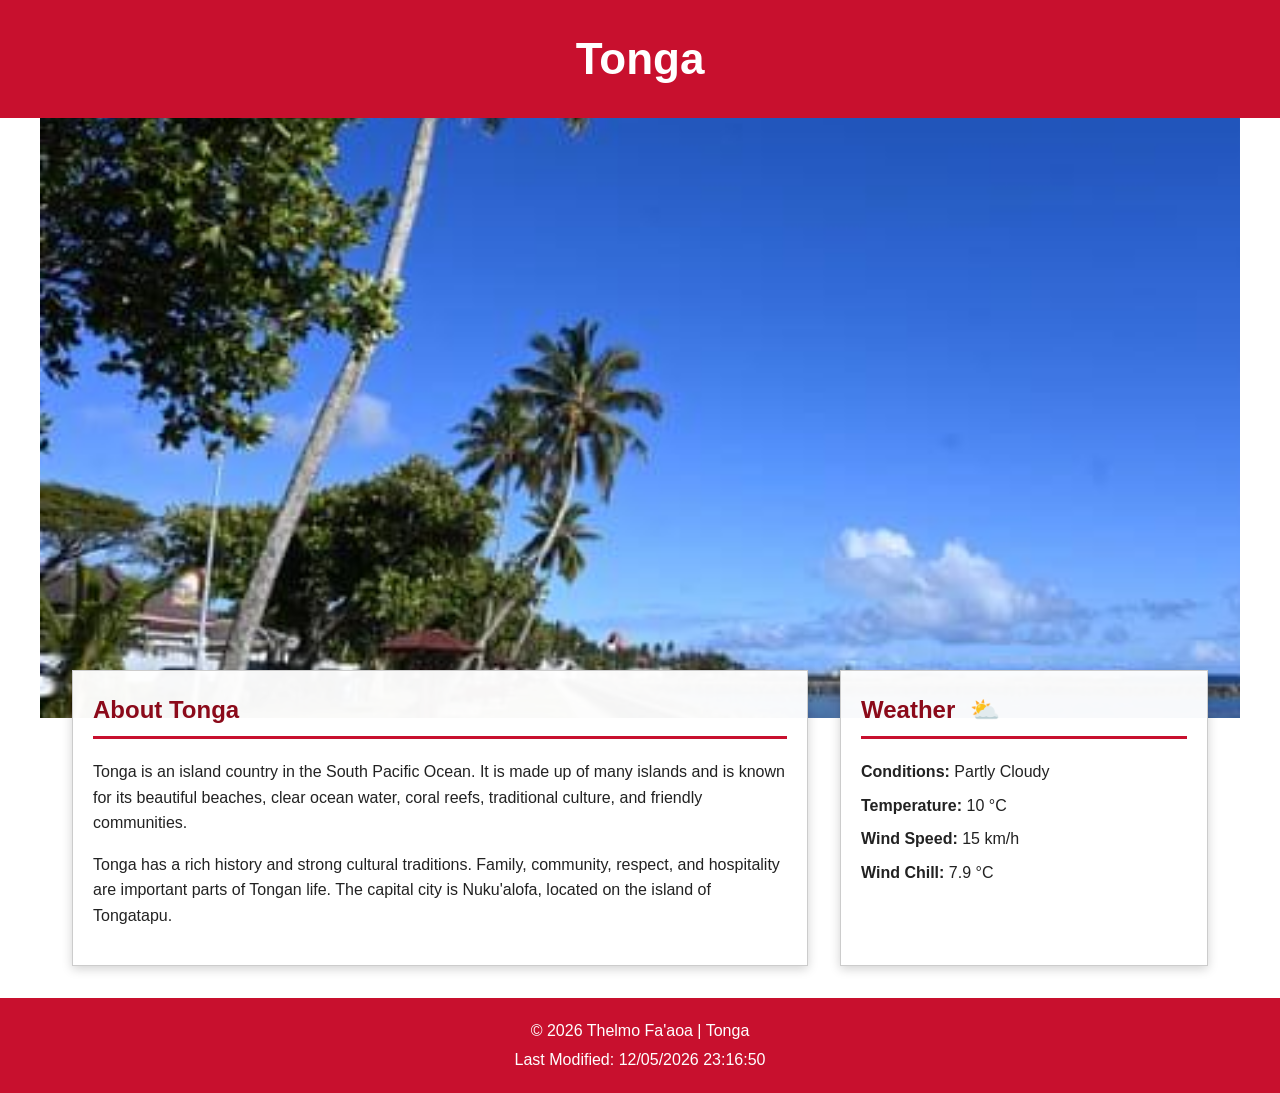
==== place.html @ 1e35b6f4 "Complete W03 Country Page" ====
<!DOCTYPE html>

<html lang="en">
<head>
    <meta charset="UTF-8">
    <meta name="viewport" content="width=device-width, initial-scale=1.0">
    <meta name="description" content="Learn about Tonga, a beautiful island country in the South Pacific, including its geography, culture, and weather.">
    <meta name="author" content="Thelmo Fa'aoa">
    <title>Tonga | WDD 131 Country Page</title>


<link rel="stylesheet" href="styles/place.css">
<script src="scripts/place.js" defer></script>


</head>

<body>
    <header>
        <h1>Tonga</h1>
    </header>


<main>
    <section class="hero">
        <picture>
            <source
                media="(min-width: 700px)"
                srcset="images/tonga-large.webp">
            <img
                src="images/tonga-small.webp"
                srcset="images/tonga-small.webp 700w, images/tonga-large.webp 1200w"
                sizes="(max-width: 699px) 100vw, 1200px"
                alt="Beautiful tropical coastline of Tonga"
                width="1200"
                height="675">
        </picture>
    </section>

    <section class="content-grid">
        <section class="about card">
            <h2>About Tonga</h2>
            <p>
                Tonga is an island country in the South Pacific Ocean.
                It is made up of many islands and is known for its
                beautiful beaches, clear ocean water, coral reefs,
                traditional culture, and friendly communities.
            </p>
            <p>
                Tonga has a rich history and strong cultural traditions.
                Family, community, respect, and hospitality are important
                parts of Tongan life. The capital city is Nuku'alofa,
                located on the island of Tongatapu.
            </p>
        </section>

        <section class="weather card">
            <h2>Weather</h2>

            <div class="weather-icon">
                <img src="images/weather.svg" alt="Partly cloudy weather">
            </div>

            <div class="weather-details">
                <p><strong>Conditions:</strong> Partly Cloudy</p>
                <p><strong>Temperature:</strong> <span id="temperature">10</span> °C</p>
                <p><strong>Wind Speed:</strong> <span id="wind-speed">15</span> km/h</p>
                <p><strong>Wind Chill:</strong> <span id="wind-chill">N/A</span></p>
            </div>
        </section>
    </section>
</main>

<footer>
    <p>
        &copy; <span id="currentyear"></span> Thelmo Fa'aoa | Tonga
    </p>
    <p>
        Last Modified: <span id="lastModified"></span>
    </p>
</footer>


</body>
</html>
---- styles/place.css ----
:root {
--primary-color: #c8102e;
--secondary-color: #ffffff;
--accent-color: #f4f4f4;
--text-color: #222222;
--heading-color: #8b0a1a;
--border-color: #cccccc;
--shadow: 0 3px 10px rgba(0, 0, 0, 0.18);
}

* {
  box-sizing: border-box;
  }

body {
margin: 0;
font-family: Arial, Helvetica, sans-serif;
color: var(--text-color);
background-color: var(--secondary-color);
line-height: 1.6;
}

header {
background-color: var(--primary-color);
color: var(--secondary-color);
text-align: center;
padding: 1rem;
}

header h1 {
margin: 0;
font-size: 2rem;
}

main {
max-width: 1200px;
margin: 0 auto;
}

.hero {
width: 100%;
overflow: hidden;
}

.hero picture,
.hero img {
display: block;
width: 100%;
}

.hero img {
height: auto;
object-fit: cover;
}

.content-grid {
display: grid;
grid-template-columns: 1fr;
gap: 1rem;
padding: 1rem;
}

.card {
background-color: var(--accent-color);
border: 1px solid var(--border-color);
padding: 1.25rem;
box-shadow: var(--shadow);
}

.card h2 {
margin-top: 0;
color: var(--heading-color);
border-bottom: 3px solid var(--primary-color);
padding-bottom: 0.4rem;
}

.about p {
margin-bottom: 1rem;
}

.weather-icon {
text-align: center;
margin: 1rem 0;
}

.weather-icon img {
width: 90px;
height: 90px;
}

.weather-details {
display: grid;
gap: 0.25rem;
}

.weather-details p {
margin: 0;
}

footer {
background-color: var(--primary-color);
color: var(--secondary-color);
text-align: center;
padding: 1rem;
margin-top: 1rem;
}

footer p {
margin: 0.25rem;
}

/* Wider screens */
@media screen and (min-width: 700px) {
header {
padding: 1.5rem;
}


header h1 {
    font-size: 2.75rem;
}

.hero img {
    max-height: 600px;
}

.content-grid {
    grid-template-columns: 2fr 1fr;
    gap: 2rem;
    padding: 2rem;
    margin-top: -80px;
    position: relative;
}

.card {
    background-color: rgba(255, 255, 255, 0.96);
}

.weather h2::after {
    content: " ⛅";
    display: inline;
    margin-left: 0.5rem;
}

.weather-icon {
    display: none;
}

.weather-details {
    gap: 0.5rem;
}

footer {
    margin-top: 0;
}


}
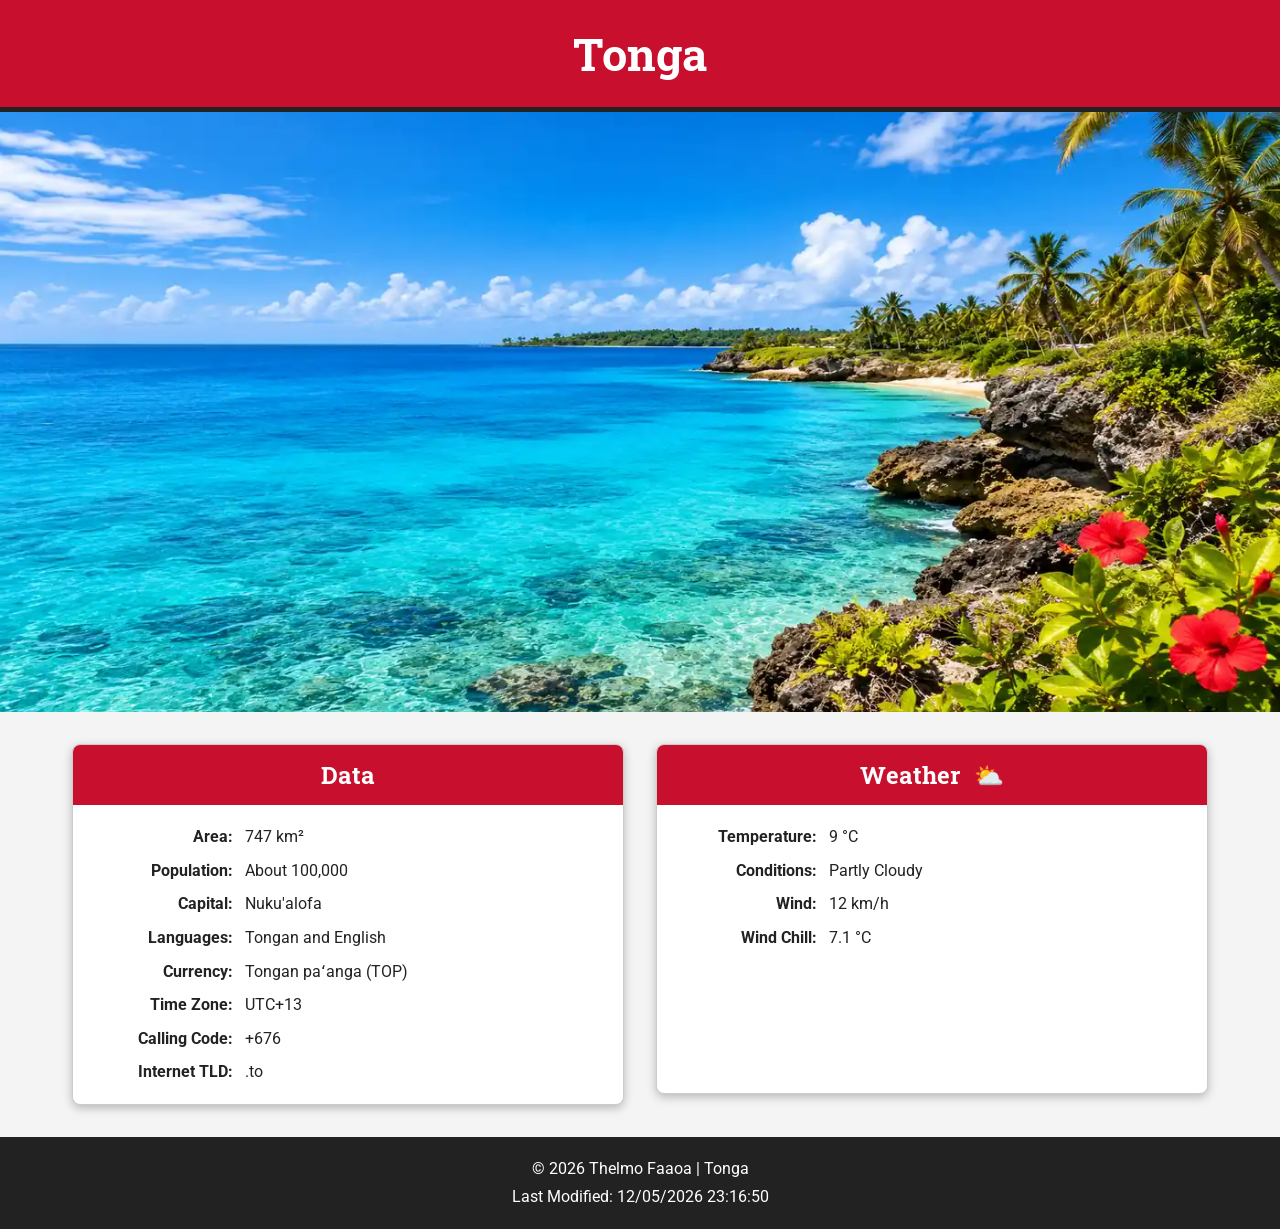
==== commit 8b062cf2: "Complete W02 Picture Album" ====
--- a/place.html
+++ b/place.html
@@ -1,85 +1,145 @@
 <!DOCTYPE html>
-
 <html lang="en">
 <head>
     <meta charset="UTF-8">
     <meta name="viewport" content="width=device-width, initial-scale=1.0">
-    <meta name="description" content="Learn about Tonga, a beautiful island country in the South Pacific, including its geography, culture, and weather.">
-    <meta name="author" content="Thelmo Fa'aoa">
-    <title>Tonga | WDD 131 Country Page</title>
 
+    <meta name="description" content="Discover Tonga, a beautiful island kingdom in the South Pacific, including its data, culture, geography, and weather.">
+    <meta name="author" content="Thelmo Faaoa">
 
-<link rel="stylesheet" href="styles/place.css">
-<script src="scripts/place.js" defer></script>
+    <title>Tonga | WDD 131 - Dynamic Web Fundamentals - Thelmo Faaoa</title>
 
+    <link rel="preconnect" href="https://fonts.googleapis.com">
+    <link rel="preconnect" href="https://fonts.gstatic.com" crossorigin>
 
+    <link href="https://fonts.googleapis.com/css2?family=Roboto:wght@400;500;700&family=Roboto+Slab:wght@700&display=swap" rel="stylesheet">
+
+    <link rel="stylesheet" href="styles/place.css">
+    <script src="scripts/place.js" defer></script>
 </head>
 
 <body>
+
     <header>
         <h1>Tonga</h1>
     </header>
 
+    <main>
 
-<main>
-    <section class="hero">
-        <picture>
-            <source
-                media="(min-width: 700px)"
-                srcset="images/tonga-large.webp">
-            <img
-                src="images/tonga-small.webp"
-                srcset="images/tonga-small.webp 700w, images/tonga-large.webp 1200w"
-                sizes="(max-width: 699px) 100vw, 1200px"
-                alt="Beautiful tropical coastline of Tonga"
-                width="1200"
-                height="675">
-        </picture>
-    </section>
+        <section class="hero">
+            <picture>
+                <source
+                    media="(max-width: 600px)"
+                    srcset="images/tonga-small.webp">
 
-    <section class="content-grid">
-        <section class="about card">
-            <h2>About Tonga</h2>
-            <p>
-                Tonga is an island country in the South Pacific Ocean.
-                It is made up of many islands and is known for its
-                beautiful beaches, clear ocean water, coral reefs,
-                traditional culture, and friendly communities.
-            </p>
-            <p>
-                Tonga has a rich history and strong cultural traditions.
-                Family, community, respect, and hospitality are important
-                parts of Tongan life. The capital city is Nuku'alofa,
-                located on the island of Tongatapu.
-            </p>
+                <source
+                    media="(min-width: 601px)"
+                    srcset="images/tonga-large.webp">
+
+                <img
+                    src="images/tonga-large.webp"
+                    alt="Beautiful tropical coastline in Tonga"
+                    width="1200"
+                    height="600">
+            </picture>
         </section>
 
-        <section class="weather card">
-            <h2>Weather</h2>
+        <section class="information">
 
-            <div class="weather-icon">
-                <img src="images/weather.svg" alt="Partly cloudy weather">
-            </div>
+            <article class="card data-card">
+                <h2>Data</h2>
 
-            <div class="weather-details">
-                <p><strong>Conditions:</strong> Partly Cloudy</p>
-                <p><strong>Temperature:</strong> <span id="temperature">10</span> °C</p>
-                <p><strong>Wind Speed:</strong> <span id="wind-speed">15</span> km/h</p>
-                <p><strong>Wind Chill:</strong> <span id="wind-chill">N/A</span></p>
-            </div>
+                <dl>
+                    <div>
+                        <dt>Area:</dt>
+                        <dd>747 km²</dd>
+                    </div>
+
+                    <div>
+                        <dt>Population:</dt>
+                        <dd>About 100,000</dd>
+                    </div>
+
+                    <div>
+                        <dt>Capital:</dt>
+                        <dd>Nuku'alofa</dd>
+                    </div>
+
+                    <div>
+                        <dt>Languages:</dt>
+                        <dd>Tongan and English</dd>
+                    </div>
+
+                    <div>
+                        <dt>Currency:</dt>
+                        <dd>Tongan paʻanga (TOP)</dd>
+                    </div>
+
+                    <div>
+                        <dt>Time Zone:</dt>
+                        <dd>UTC+13</dd>
+                    </div>
+
+                    <div>
+                        <dt>Calling Code:</dt>
+                        <dd>+676</dd>
+                    </div>
+
+                    <div>
+                        <dt>Internet TLD:</dt>
+                        <dd>.to</dd>
+                    </div>
+                </dl>
+            </article>
+
+            <article class="card weather-card">
+                <h2>Weather</h2>
+
+                <img
+                    class="weather-icon"
+                    src="images/weather.svg"
+                    alt="Partly cloudy weather"
+                    width="80"
+                    height="80">
+
+                <dl>
+                    <div>
+                        <dt>Temperature:</dt>
+                        <dd>9 °C</dd>
+                    </div>
+
+                    <div>
+                        <dt>Conditions:</dt>
+                        <dd>Partly Cloudy</dd>
+                    </div>
+
+                    <div>
+                        <dt>Wind:</dt>
+                        <dd>12 km/h</dd>
+                    </div>
+
+                    <div>
+                        <dt>Wind Chill:</dt>
+                        <dd><span id="windchill">N/A</span></dd>
+                    </div>
+                </dl>
+            </article>
+
         </section>
-    </section>
-</main>
 
-<footer>
-    <p>
-        &copy; <span id="currentyear"></span> Thelmo Fa'aoa | Tonga
-    </p>
-    <p>
-        Last Modified: <span id="lastModified"></span>
-    </p>
-</footer>
+    </main>
 
+    <footer>
+        <p>
+            &copy; <span id="currentyear"></span>
+            Thelmo Faaoa | Tonga
+        </p>
+
+        <p>
+            Last Modified:
+            <span id="lastModified"></span>
+        </p>
+    </footer>
 
 </body>
 </html>
--- a/styles/place.css
+++ b/styles/place.css
@@ -1,158 +1,193 @@
 :root {
---primary-color: #c8102e;
---secondary-color: #ffffff;
---accent-color: #f4f4f4;
---text-color: #222222;
---heading-color: #8b0a1a;
---border-color: #cccccc;
---shadow: 0 3px 10px rgba(0, 0, 0, 0.18);
+    --primary-color: #c8102e;
+    --secondary-color: #ffffff;
+    --dark-color: #222222;
+    --light-color: #f4f4f4;
+    --card-color: #ffffff;
+    --border-color: #cccccc;
+    --shadow: 0 3px 10px rgba(0, 0, 0, 0.25);
 }
 
 * {
-  box-sizing: border-box;
-  }
+    box-sizing: border-box;
+}
 
 body {
-margin: 0;
-font-family: Arial, Helvetica, sans-serif;
-color: var(--text-color);
-background-color: var(--secondary-color);
-line-height: 1.6;
+    margin: 0;
+    font-family: "Roboto", Arial, sans-serif;
+    color: var(--dark-color);
+    background-color: var(--light-color);
+    line-height: 1.5;
 }
 
 header {
-background-color: var(--primary-color);
-color: var(--secondary-color);
-text-align: center;
-padding: 1rem;
+    background-color: var(--primary-color);
+    color: var(--secondary-color);
+    text-align: center;
+    padding: 1rem;
+    border-bottom: 5px solid var(--dark-color);
 }
 
 header h1 {
-margin: 0;
-font-size: 2rem;
+    margin: 0;
+    font-family: "Roboto Slab", Georgia, serif;
+    font-size: 2.2rem;
 }
 
 main {
-max-width: 1200px;
-margin: 0 auto;
+    width: 100%;
+    margin: 0 auto;
 }
 
 .hero {
-width: 100%;
-overflow: hidden;
+    width: 100%;
 }
 
-.hero picture,
-.hero img {
-display: block;
-width: 100%;
+.hero picture {
+    display: block;
+    width: 100%;
 }
 
 .hero img {
-height: auto;
-object-fit: cover;
+    display: block;
+    width: 100%;
+    height: auto;
 }
 
-.content-grid {
-display: grid;
-grid-template-columns: 1fr;
-gap: 1rem;
-padding: 1rem;
+.information {
+    display: grid;
+    grid-template-columns: 1fr;
+    gap: 1.5rem;
+    padding: 1.5rem;
+    max-width: 1200px;
+    margin: 0 auto;
 }
 
 .card {
-background-color: var(--accent-color);
-border: 1px solid var(--border-color);
-padding: 1.25rem;
-box-shadow: var(--shadow);
+    background-color: var(--card-color);
+    border: 1px solid var(--border-color);
+    border-radius: 8px;
+    box-shadow: var(--shadow);
+    overflow: hidden;
 }
 
 .card h2 {
-margin-top: 0;
-color: var(--heading-color);
-border-bottom: 3px solid var(--primary-color);
-padding-bottom: 0.4rem;
+    margin: 0;
+    padding: 0.75rem 1rem;
+    background-color: var(--primary-color);
+    color: var(--secondary-color);
+    font-family: "Roboto Slab", Georgia, serif;
+    font-size: 1.5rem;
+    text-align: center;
 }
 
-.about p {
-margin-bottom: 1rem;
+.card dl {
+    margin: 0;
+    padding: 1.25rem;
+}
+
+.card dl div {
+    display: grid;
+    grid-template-columns: 140px 1fr;
+    gap: 0.75rem;
+    margin-bottom: 0.6rem;
+}
+
+.card dl div:last-child {
+    margin-bottom: 0;
+}
+
+.card dt {
+    font-weight: 700;
+    text-align: right;
+}
+
+.card dd {
+    margin: 0;
 }
 
 .weather-icon {
-text-align: center;
-margin: 1rem 0;
-}
-
-.weather-icon img {
-width: 90px;
-height: 90px;
-}
-
-.weather-details {
-display: grid;
-gap: 0.25rem;
-}
-
-.weather-details p {
-margin: 0;
+    display: block;
+    width: 70px;
+    height: 70px;
+    margin: 1rem auto 0.25rem;
 }
 
 footer {
-background-color: var(--primary-color);
-color: var(--secondary-color);
-text-align: center;
-padding: 1rem;
-margin-top: 1rem;
+    background-color: var(--dark-color);
+    color: var(--secondary-color);
+    text-align: center;
+    padding: 1rem;
 }
 
 footer p {
-margin: 0.25rem;
-}
-
-/* Wider screens */
-@media screen and (min-width: 700px) {
-header {
-padding: 1.5rem;
+    margin: 0.25rem;
 }
 
 
-header h1 {
-    font-size: 2.75rem;
-}
+/* ========================================
+   WIDER VIEW
+   ======================================== */
 
-.hero img {
-    max-height: 600px;
-}
+@media screen and (min-width: 601px) {
 
-.content-grid {
-    grid-template-columns: 2fr 1fr;
-    gap: 2rem;
-    padding: 2rem;
-    margin-top: -80px;
-    position: relative;
-}
+    header {
+        padding: 1.25rem;
+    }
 
-.card {
-    background-color: rgba(255, 255, 255, 0.96);
-}
+    header h1 {
+        font-size: 2.8rem;
+    }
 
-.weather h2::after {
-    content: " ⛅";
-    display: inline;
-    margin-left: 0.5rem;
-}
+    .hero img {
+        max-height: 600px;
+        object-fit: cover;
+    }
 
-.weather-icon {
-    display: none;
-}
+    .information {
+        grid-template-columns: 1fr 1fr;
+        align-items: start;
+        padding: 2rem;
+        gap: 2rem;
+    }
 
-.weather-details {
-    gap: 0.5rem;
-}
+    .card {
+        min-height: 350px;
+    }
 
-footer {
-    margin-top: 0;
+    /* Hide the mobile weather SVG on wider screens */
+    .weather-icon {
+        display: none;
+    }
+
+    /* Required W03 pseudo-element */
+    .weather-card h2::after {
+        content: " ⛅";
+        margin-left: 0.5rem;
+    }
 }
 
 
+/* ========================================
+   MOBILE VIEW
+   ======================================== */
+
+@media screen and (max-width: 600px) {
+
+    .hero img {
+        min-height: 250px;
+        object-fit: cover;
+    }
+
+    .information {
+        padding: 1rem;
+    }
+
+    .card dl div {
+        grid-template-columns: 120px 1fr;
+    }
+
+    .weather-icon {
+        display: block;
+    }
 }
